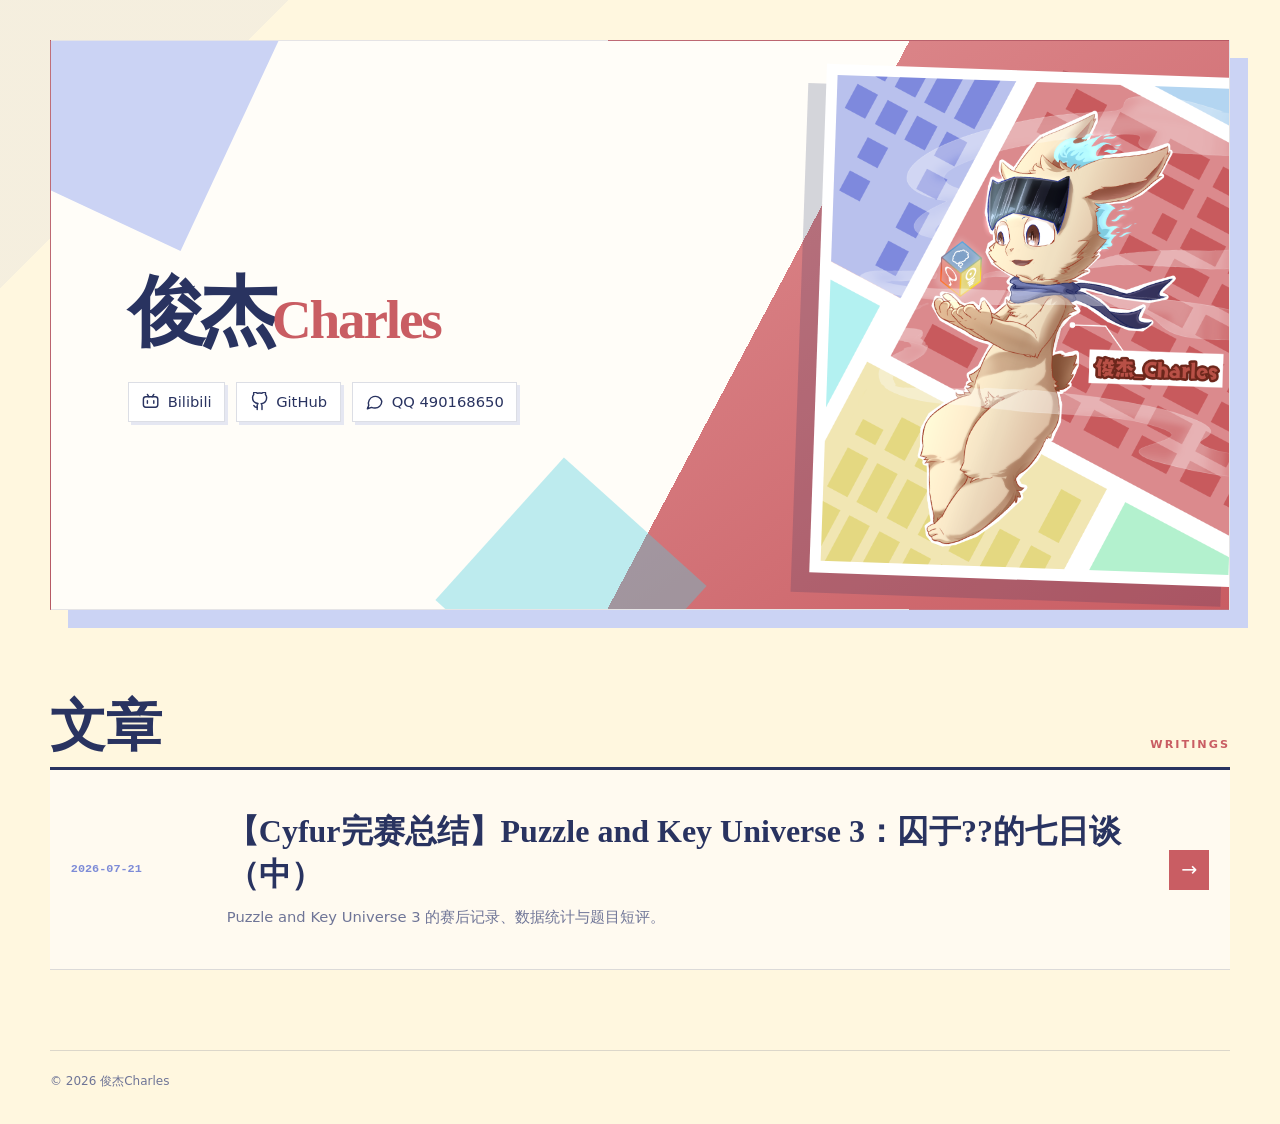
==== index.html @ adce5654 "first commit" ====
<!doctype html>
<html lang="zh-CN">
<head>
  <meta charset="utf-8">
  <meta name="viewport" content="width=device-width, initial-scale=1">
  <meta name="description" content="俊杰Charles 的个人博客。">
  <meta name="theme-color" content="#faf9f6">
  <title>俊杰Charles</title>
  <link rel="stylesheet" href="assets/styles.css">
</head>
<body>
  <main class="page">
    <header class="site-header">
      <div class="hero-pattern" aria-hidden="true"><i></i><i></i><i></i><i></i><i></i><i></i></div>
      <div class="profile-copy">
        <div class="site-title">俊杰<span>Charles</span></div>
        <div class="profile-links" aria-label="个人页面">
          <a href="https://space.bilibili.com/4059269" target="_blank" rel="noopener noreferrer">
            <svg viewBox="0 0 24 24" aria-hidden="true"><rect x="3" y="6" width="18" height="13" rx="3"/><path d="m8 3 2 3m6-3-2 3M8 11v3m8-3v3"/></svg>
            <span>Bilibili</span>
          </a>
          <a href="https://github.com/JunjieCharles" target="_blank" rel="noopener noreferrer">
            <svg viewBox="0 0 24 24" aria-hidden="true"><path d="M15 22v-4a4.8 4.8 0 0 0-1-3.5c3.3-.4 6.8-1.6 6.8-7.4A5.8 5.8 0 0 0 19.3 3 5.4 5.4 0 0 0 19.1 0S17.9-.4 15 1.5a14 14 0 0 0-6 0C6.1-.4 4.9 0 4.9 0a5.4 5.4 0 0 0-.2 3A5.8 5.8 0 0 0 3.2 7c0 5.8 3.5 7 6.8 7.4A4.8 4.8 0 0 0 9 18v4"/><path d="M9 19c-3 .9-3-1.5-4.2-2"/></svg>
            <span>GitHub</span>
          </a>
          <span>
            <svg viewBox="0 0 24 24" aria-hidden="true"><path d="M21 11.5a8.4 8.4 0 0 1-9 8.5 9.6 9.6 0 0 1-3.8-.8L3 21l1.7-4.5A8.3 8.3 0 1 1 21 11.5Z"/></svg>
            <span>QQ 490168650</span>
          </span>
        </div>
      </div>
      <figure class="character-card">
        <img src="assets/charles-character.jpg" alt="俊杰Charles 的个人设定图" width="1720" height="2048">
      </figure>
    </header>

    <section aria-labelledby="posts-title">
      <div class="section-title">
        <h1 id="posts-title">文章</h1>
        <span>WRITINGS</span>
      </div>
      <ol class="post-list">
        <li>
          <article>
            <time datetime="2026-07-21">2026-07-21</time>
            <div>
              <h2><a href="posts/pku3-mid-summary.html">【Cyfur完赛总结】Puzzle and Key Universe 3：囚于??的七日谈（中）</a></h2>
              <p>Puzzle and Key Universe 3 的赛后记录、数据统计与题目短评。</p>
            </div>
            <a class="arrow" href="posts/pku3-mid-summary.html" aria-label="阅读【Cyfur完赛总结】Puzzle and Key Universe 3：囚于??的七日谈（中）">→</a>
          </article>
        </li>
      </ol>
    </section>

    <footer>© 2026 俊杰Charles</footer>
  </main>
</body>
</html>
---- assets/styles.css ----
:root {
  color-scheme: light;
  --cream: #fff7df;
  --paper: #fffdf8;
  --navy: #293360;
  --blue: #7d8bd7;
  --blue-soft: #cbd3f4;
  --red: #c95d63;
  --red-soft: #e7a1a3;
  --cyan: #52cedd;
  --muted: #6f7597;
  --line: rgba(41, 51, 96, 0.16);
}

* { box-sizing: border-box; }

body {
  margin: 0;
  color: var(--navy);
  background: linear-gradient(135deg, rgba(125, 139, 215, 0.08) 0 12%, transparent 12%), var(--cream);
  font-family: Inter, "Noto Sans SC", "PingFang SC", "Microsoft YaHei", system-ui, sans-serif;
  line-height: 1.65;
}

.page {
  width: min(1180px, calc(100% - 3rem));
  margin: 0 auto;
  padding: 2.5rem 0 2rem;
}

.site-header {
  position: relative;
  display: grid;
  min-height: 570px;
  grid-template-columns: minmax(0, 1fr) minmax(360px, 470px);
  align-items: center;
  margin-bottom: 5.5rem;
  overflow: hidden;
  background: linear-gradient(118deg, var(--paper) 0 58%, transparent 58%), linear-gradient(145deg, var(--red-soft), var(--red));
  border: 1px solid rgba(41, 51, 96, 0.12);
  box-shadow: 18px 18px 0 var(--blue-soft);
}

.site-header::before {
  position: absolute;
  top: -9rem;
  left: -6rem;
  width: 19rem;
  height: 19rem;
  background: var(--blue-soft);
  content: "";
  transform: rotate(25deg);
}

.site-header::after {
  position: absolute;
  bottom: -5rem;
  left: 36%;
  width: 12rem;
  height: 12rem;
  background: rgba(82, 206, 221, 0.38);
  content: "";
  transform: rotate(42deg);
}

.hero-pattern {
  position: absolute;
  top: 3rem;
  right: 2rem;
  display: grid;
  grid-template-columns: repeat(3, 2.6rem);
  gap: 0.8rem;
  opacity: 0.34;
  transform: rotate(16deg);
}

.hero-pattern i { aspect-ratio: 1; background: #8c3540; }

.profile-copy {
  position: relative;
  z-index: 2;
  padding: clamp(2.5rem, 6vw, 5.5rem);
}

.site-title {
  display: flex;
  width: fit-content;
  flex-wrap: nowrap;
  align-items: baseline;
  margin-top: 3.05rem;
  color: var(--navy);
  font-family: Georgia, "Noto Serif SC", serif;
  font-size: clamp(2.7rem, 6vw, 5.4rem);
  font-weight: 700;
  letter-spacing: -0.065em;
  line-height: 0.95;
  white-space: nowrap;
}

.site-title span {
  color: var(--red);
  font-size: 0.72em;
  letter-spacing: -0.04em;
}

.profile-links {
  display: flex;
  flex-wrap: wrap;
  gap: 0.7rem;
  margin-top: 2rem;
  font-size: 0.92rem;
}

.profile-links a,
.profile-links > span {
  display: inline-flex;
  gap: 0.45rem;
  align-items: center;
  min-height: 2.45rem;
  padding: 0.45rem 0.78rem;
  color: var(--navy);
  background: #fff;
  border: 1px solid var(--line);
  box-shadow: 3px 3px 0 rgba(125, 139, 215, 0.2);
}

.profile-links a {
  text-decoration: none;
  transition: color 0.18s, transform 0.18s, box-shadow 0.18s;
}

.profile-links a:hover {
  color: var(--red);
  box-shadow: 5px 5px 0 rgba(201, 93, 99, 0.2);
  transform: translate(-2px, -2px);
}

.profile-links svg {
  width: 1.2rem;
  height: 1.2rem;
  flex: 0 0 auto;
  fill: none;
  stroke: currentColor;
  stroke-width: 1.8;
  stroke-linecap: round;
  stroke-linejoin: round;
}

.character-card {
  position: relative;
  z-index: 1;
  width: min(100%, 430px);
  margin: 0 -1.2rem 0 auto;
  padding: 0.7rem;
  background: #fff;
  box-shadow: -18px 20px 0 rgba(41, 51, 96, 0.2);
  transform: rotate(2deg);
}

.character-card img { display: block; width: 100%; height: auto; }

.section-title {
  display: flex;
  align-items: end;
  justify-content: space-between;
  padding-bottom: 0.8rem;
  border-bottom: 3px solid var(--navy);
}

h1 {
  margin: 0;
  font-family: Georgia, "Noto Serif SC", serif;
  font-size: clamp(2.2rem, 5vw, 3.5rem);
  line-height: 1;
}

.section-title span {
  color: var(--red);
  font-size: 0.7rem;
  font-weight: 800;
  letter-spacing: 0.18em;
}

.post-list { margin: 0; padding: 0; list-style: none; }

.post-list li {
  position: relative;
  background: rgba(255, 253, 248, 0.7);
  border-bottom: 1px solid var(--line);
}

.post-list li::before {
  position: absolute;
  top: 0;
  bottom: 0;
  left: 0;
  width: 0;
  background: var(--red);
  content: "";
  transition: width 0.18s;
}

.post-list li:hover::before { width: 5px; }

.post-list article {
  display: grid;
  grid-template-columns: 8rem minmax(0, 1fr) auto;
  gap: 1.75rem;
  align-items: center;
  padding: 2.5rem 1.3rem;
}

.post-list time {
  color: var(--blue);
  font-family: ui-monospace, "SFMono-Regular", Consolas, monospace;
  font-size: 0.74rem;
  font-weight: 700;
}

.post-list h2 {
  margin: 0;
  font-family: Georgia, "Noto Serif SC", serif;
  font-size: clamp(1.45rem, 3vw, 2rem);
  line-height: 1.35;
}

.post-list h2 a { color: var(--navy); text-decoration: none; }
.post-list h2 a:hover { color: var(--red); }

.post-list p {
  margin: 0.55rem 0 0;
  color: var(--muted);
  font-size: 0.92rem;
}

.arrow {
  display: grid;
  width: 2.5rem;
  height: 2.5rem;
  place-items: center;
  color: #fff;
  background: var(--red);
  font-size: 1.2rem;
  text-decoration: none;
}

footer {
  margin-top: 5rem;
  padding-top: 1.3rem;
  color: var(--muted);
  border-top: 1px solid var(--line);
  font-size: 0.75rem;
}

@media (max-width: 820px) {
  .page { width: min(100% - 2rem, 680px); padding-top: 1rem; }
  .site-header {
    min-height: 0;
    grid-template-columns: minmax(0, 1fr) minmax(180px, 42%);
    margin-bottom: 4rem;
    box-shadow: 9px 9px 0 var(--blue-soft);
  }
  .profile-copy { padding: 2.5rem 1.7rem; }
  .character-card { width: 100%; margin-right: -0.8rem; padding: 0.45rem; }
}

@media (max-width: 560px) {
  .site-header {
    display: flex;
    min-height: 500px;
    align-items: flex-end;
    background: linear-gradient(160deg, var(--paper) 0 56%, rgba(231, 161, 163, 0.94) 56%);
  }
  .profile-copy { z-index: 3; width: 100%; padding: 2rem 1.4rem; }
  .site-title { font-size: clamp(2.6rem, 12vw, 3.8rem); }
  .profile-links { max-width: 15rem; margin-top: 1.4rem; }
  .profile-links a, .profile-links > span { background: rgba(255,255,255,.9); }
  .character-card {
    position: absolute;
    z-index: 1;
    top: 1rem;
    right: -1rem;
    width: 47%;
    margin: 0;
    box-shadow: -8px 10px 0 rgba(41, 51, 96, 0.18);
  }
  .hero-pattern { right: 0; }
  .section-title { align-items: center; }
  .post-list article {
    grid-template-columns: 1fr auto;
    gap: 0.7rem 1rem;
    padding: 1.7rem 0.7rem;
  }
  .post-list time { grid-column: 1 / -1; }
  .post-list p { font-size: 0.85rem; }
}

@media (prefers-reduced-motion: reduce) {
  *, *::before, *::after { transition: none !important; }
}
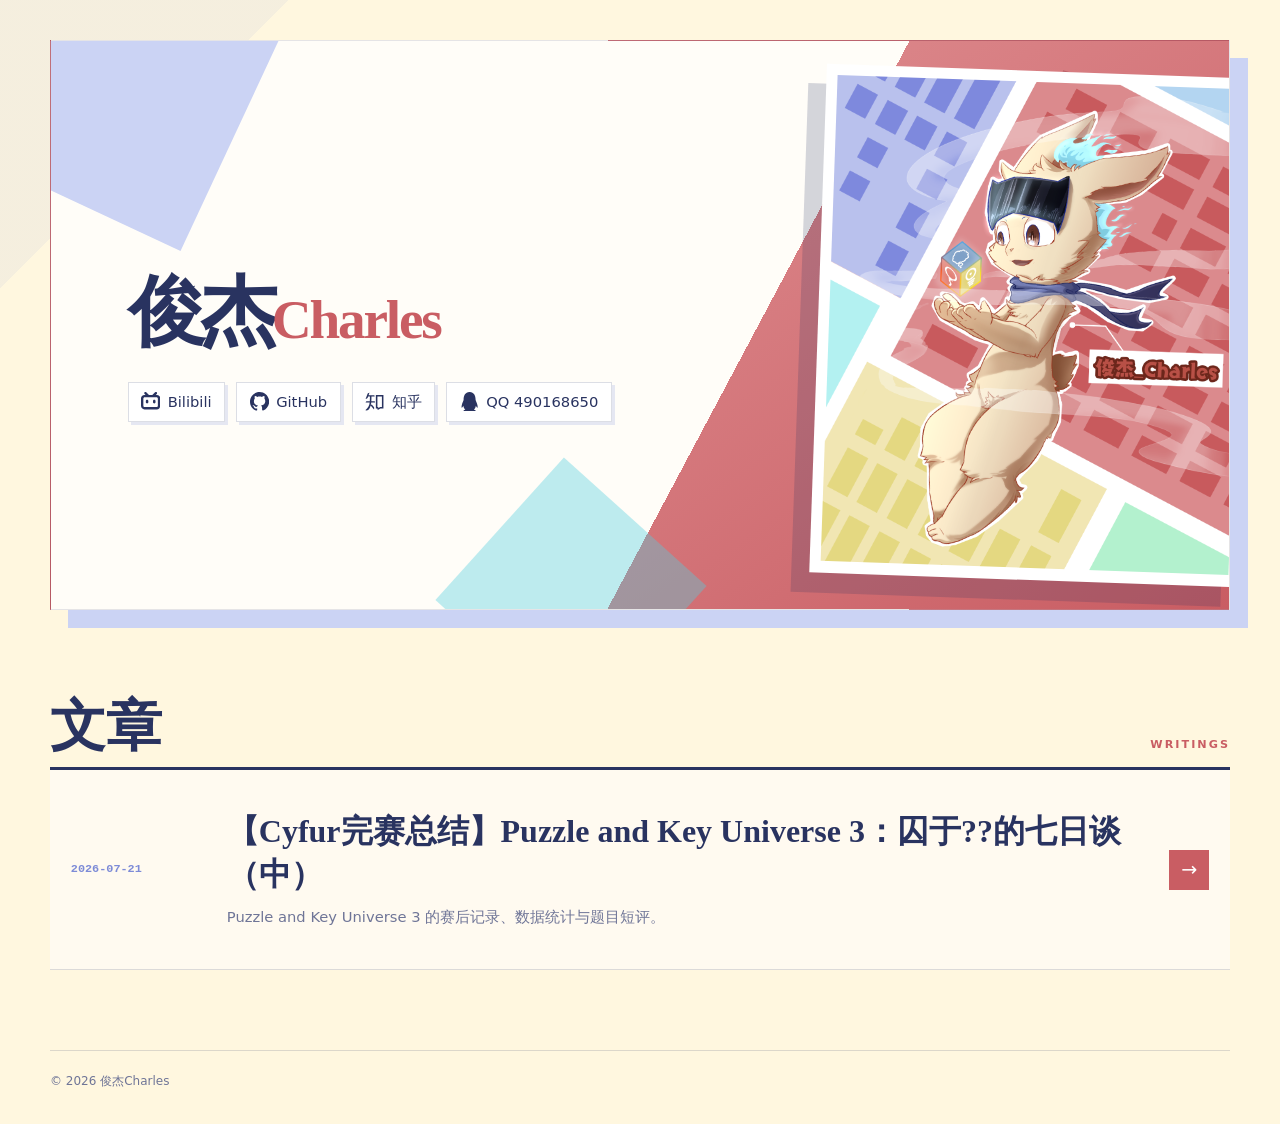
==== commit af05e39f: "feat: add Zhihu profile and brand icons" ====
--- a/index.html
+++ b/index.html
@@ -15,16 +15,21 @@
       <div class="profile-copy">
         <div class="site-title">俊杰<span>Charles</span></div>
         <div class="profile-links" aria-label="个人页面">
+          <!-- Brand icons: Font Awesome Free 7.3.1 (CC BY 4.0). -->
           <a href="https://space.bilibili.com/4059269" target="_blank" rel="noopener noreferrer">
-            <svg viewBox="0 0 24 24" aria-hidden="true"><rect x="3" y="6" width="18" height="13" rx="3"/><path d="m8 3 2 3m6-3-2 3M8 11v3m8-3v3"/></svg>
+            <svg class="brand-icon" viewBox="0 0 512 512" aria-hidden="true"><path d="M488.6 104.1c16.7 18.1 24.4 39.7 23.3 65.7v202.4c-.4 26.4-9.2 48.1-26.5 65.1-17.2 17-39.1 25.9-65.5 26.7H92c-26.4-.8-48.2-9.8-65.3-27.2-17.1-17.4-26-40.3-26.7-68.6V169.8c.8-26 9.7-47.6 26.7-65.7C43.8 87.8 65.5 78.8 92 78h29.4L96 52.2c-5.7-5.7-8.6-13-8.6-21.8S90.3 14.3 96 8.6 109 0 117.9 0s16.1 2.9 21.9 8.6L213.1 78h88l74.5-69.4C381.7 2.9 389.2 0 398 0s16.1 2.9 21.9 8.6c5.7 5.7 8.6 13 8.6 21.8s-2.9 16.1-8.6 21.8L394.6 78h29.3c26.4.8 48 9.8 64.7 26.1Zm-38.8 69.7c-.4-9.6-3.7-17.4-10.7-23.5-5.2-6.1-14-9.4-22.7-9.8H96c-9.6.4-17.4 3.7-23.6 9.8-6.1 6.1-9.4 13.9-9.8 23.5v194.4c0 9.2 3.3 17 9.8 23.5s14.4 9.8 23.6 9.8h320.4c9.2 0 17-3.3 23.3-9.8s9.7-14.3 10.1-23.5V173.8ZM185.5 216.5c6.3 6.3 9.7 14.1 10.1 23.2V273c-.4 9.2-3.7 16.9-9.8 23.2-6.2 6.3-14 9.5-23.6 9.5s-17.5-3.2-23.6-9.5-9.4-14-9.8-23.2v-33.3c.4-9.1 3.8-16.9 10.1-23.2s13.2-9.6 23.3-10c9.2.4 17 3.7 23.3 10Zm191.5 0c6.3 6.3 9.7 14.1 10.1 23.2V273c-.4 9.2-3.7 16.9-9.8 23.2s-14 9.5-23.6 9.5-17.4-3.2-23.6-9.5c-7-6.3-9.4-14-9.7-23.2v-33.3c.3-9.1 3.7-16.9 10-23.2s14.1-9.6 23.3-10c9.2.4 17 3.7 23.3 10Z"/></svg>
             <span>Bilibili</span>
           </a>
           <a href="https://github.com/JunjieCharles" target="_blank" rel="noopener noreferrer">
-            <svg viewBox="0 0 24 24" aria-hidden="true"><path d="M15 22v-4a4.8 4.8 0 0 0-1-3.5c3.3-.4 6.8-1.6 6.8-7.4A5.8 5.8 0 0 0 19.3 3 5.4 5.4 0 0 0 19.1 0S17.9-.4 15 1.5a14 14 0 0 0-6 0C6.1-.4 4.9 0 4.9 0a5.4 5.4 0 0 0-.2 3A5.8 5.8 0 0 0 3.2 7c0 5.8 3.5 7 6.8 7.4A4.8 4.8 0 0 0 9 18v4"/><path d="M9 19c-3 .9-3-1.5-4.2-2"/></svg>
+            <svg class="brand-icon" viewBox="0 0 512 512" aria-hidden="true"><path d="M216.5 362.5c-66-8-112.5-55.5-112.5-117 0-25 9-52 24-70-6.5-16.5-5.5-51.5 2-66 20-2.5 47 8 63 22.5 19-6 39-9 63.5-9s44.5 3 62.5 8.5c15.5-14 43-24.5 63-22 7 13.5 8 48.5 1.5 65.5 16 19 24.5 44.5 24.5 70.5 0 61.5-46.5 108-113.5 116.5 17 11 28.5 35 28.5 62.5v52c1 15.5 13.5 24 28.5 18C441 459.5 512 369 512 257 512 115.5 397 0 255.5 0S0 115.5 0 257c0 111 70.5 203 165.5 237.5 13.5 5 26.5-4 26.5-17.5v-40c-7 3-16 5-24 5-33 0-52.5-18-66.5-51.5-5.5-13.5-11.5-21.5-23-23-6-.5-8-3-8-6 0-6 10-10.5 20-10.5 14.5 0 27 9 40 27.5 10 14.5 20.5 21 33 21s20.5-4.5 32-16c8.5-8.5 15-16 21-21Z"/></svg>
             <span>GitHub</span>
           </a>
+          <a href="https://www.zhihu.com/people/Charles_Chan" target="_blank" rel="noopener noreferrer">
+            <svg class="brand-icon" viewBox="0 100 300 310" aria-hidden="true"><path d="M170.5 148.1v217.5h23.4l7.7 26.4 42-26.4h49.5V148.1H170.5Zm97.8 193.9h-27.9l-27.9 17.5-5.1-17.5h-11.9V171.7h72.8V342ZM149.8 247.7H97.5c1.7-27.1 2.2-51.6 2.2-73.5h51.2s2-22.6-8.6-22.3H53.8c3.5-13.1 7.9-26.7 13.1-40.7 0 0-24.1 0-32.3 21.6-3.4 8.9-13.2 43.1-30.7 78.1 5.9-.6 25.4-1.2 36.8-22.2 2.1-5.9 2.5-6.7 5.1-14.5h28.9c0 10.5-1.2 66.9-1.7 73.4H20.7c-11.7 0-15.6 23.6-15.6 23.6h65.6c-4.4 49.9-28 91.9-70.8 125.1 20.5 5.9 40.9-.9 51-9.9 0 0 23-20.9 35.6-69.3l54 64.9s7.9-26.9-1.2-40c-7.6-8.9-28.1-33.1-36.8-41.8L87.9 312c4.4-14 7-27.6 7.9-40.7h61.6s-.1-23.6-7.6-23.6Z"/></svg>
+            <span>知乎</span>
+          </a>
           <span>
-            <svg viewBox="0 0 24 24" aria-hidden="true"><path d="M21 11.5a8.4 8.4 0 0 1-9 8.5 9.6 9.6 0 0 1-3.8-.8L3 21l1.7-4.5A8.3 8.3 0 1 1 21 11.5Z"/></svg>
+            <svg class="brand-icon" viewBox="0 0 448 512" aria-hidden="true"><path d="M434.1 420.4c-11.5 1.4-44.9-52.7-44.9-52.7 0 31.3-16.1 72.2-51 101.8 16.8 5.2 54.8 19.2 45.8 34.4-7.3 12.3-125.5 7.9-159.6 4-34.1 3.8-152.3 8.3-159.6-4-9-15.2 28.9-29.2 45.8-34.4-34.9-29.5-51.1-70.4-51.1-101.8 0 0-33.3 54.1-44.9 52.7-5.4-.6-12.4-29.6 9.3-99.7 10.3-33 22-60.5 40.1-105.8-3.1-116.9 45.2-215 160.3-215 113.7 0 163.2 96.1 160.3 215 18.1 45.2 29.9 72.9 40.1 105.8 21.8 70.1 14.7 99.1 9.3 99.7Z"/></svg>
             <span>QQ 490168650</span>
           </span>
         </div>
--- a/assets/styles.css
+++ b/assets/styles.css
@@ -144,6 +144,11 @@
   stroke-width: 1.8;
   stroke-linecap: round;
   stroke-linejoin: round;
+}
+
+.profile-links .brand-icon {
+  fill: currentColor;
+  stroke: none;
 }
 
 .character-card {
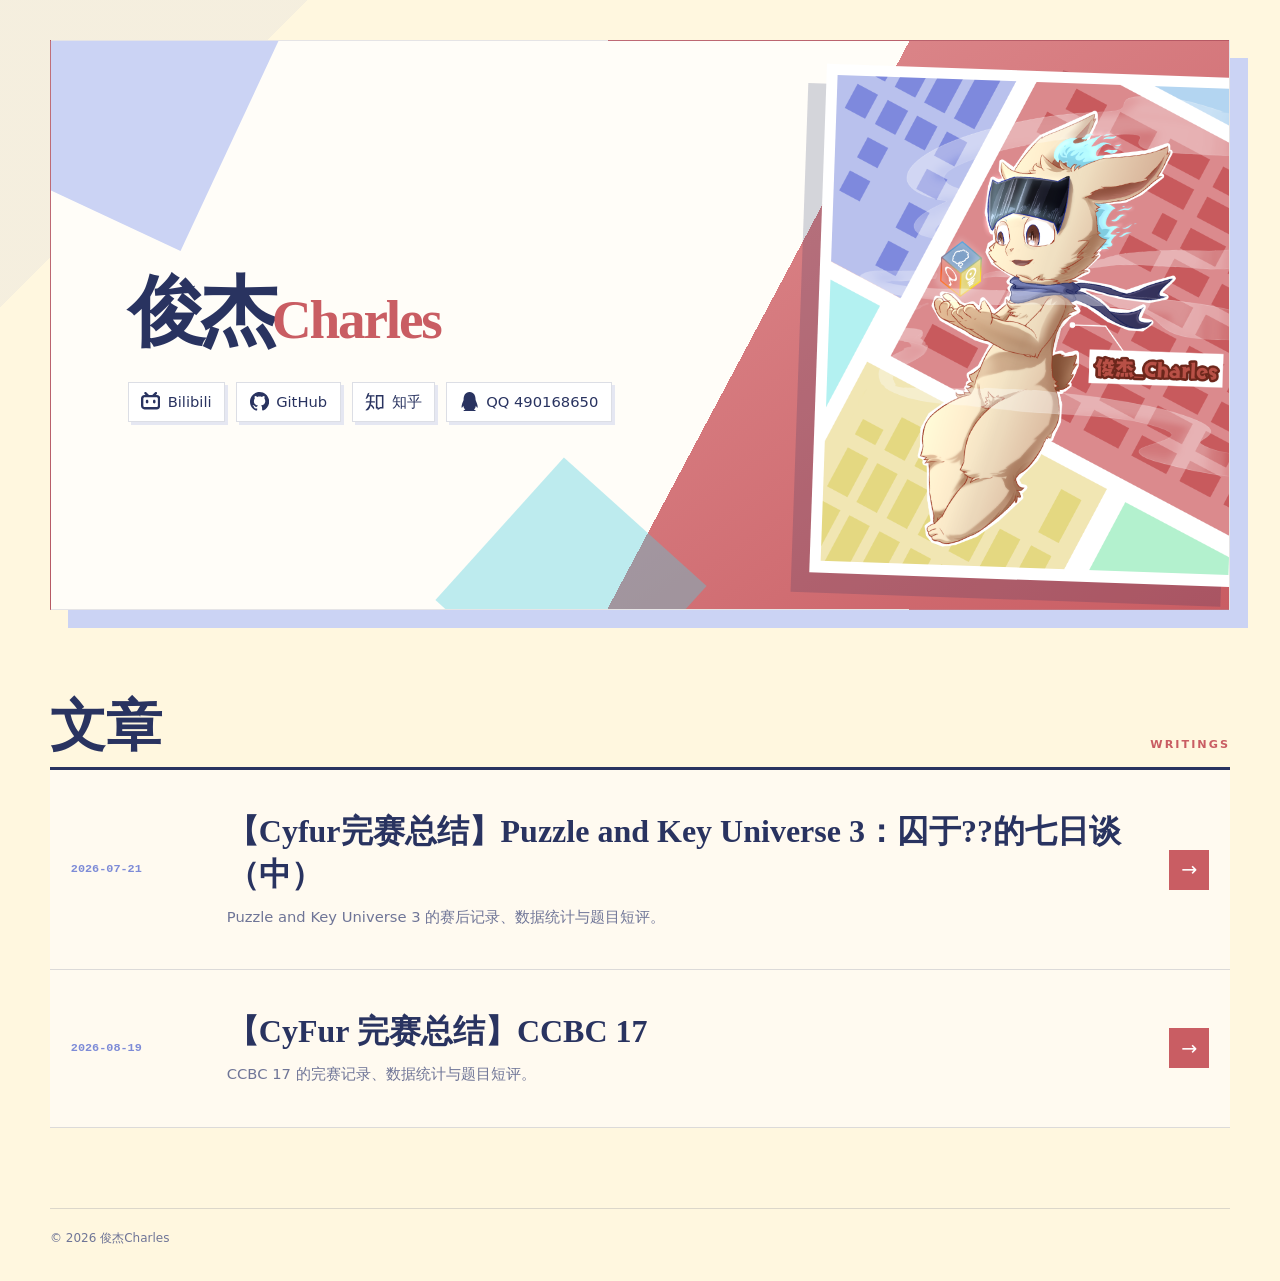
==== commit 82e73fbf: "Add CCBC17 summary post" ====
--- a/index.html
+++ b/index.html
@@ -55,6 +55,16 @@
             <a class="arrow" href="posts/pku3-mid-summary.html" aria-label="阅读【Cyfur完赛总结】Puzzle and Key Universe 3：囚于??的七日谈（中）">→</a>
           </article>
         </li>
+        <li>
+          <article>
+            <time datetime="2026-08-19">2026-08-19</time>
+            <div>
+              <h2><a href="posts/ccbc17-summary.html">【CyFur 完赛总结】CCBC 17</a></h2>
+              <p>CCBC 17 的完赛记录、数据统计与题目短评。</p>
+            </div>
+            <a class="arrow" href="posts/ccbc17-summary.html" aria-label="阅读【CyFur 完赛总结】CCBC 17">→</a>
+          </article>
+        </li>
       </ol>
     </section>
 
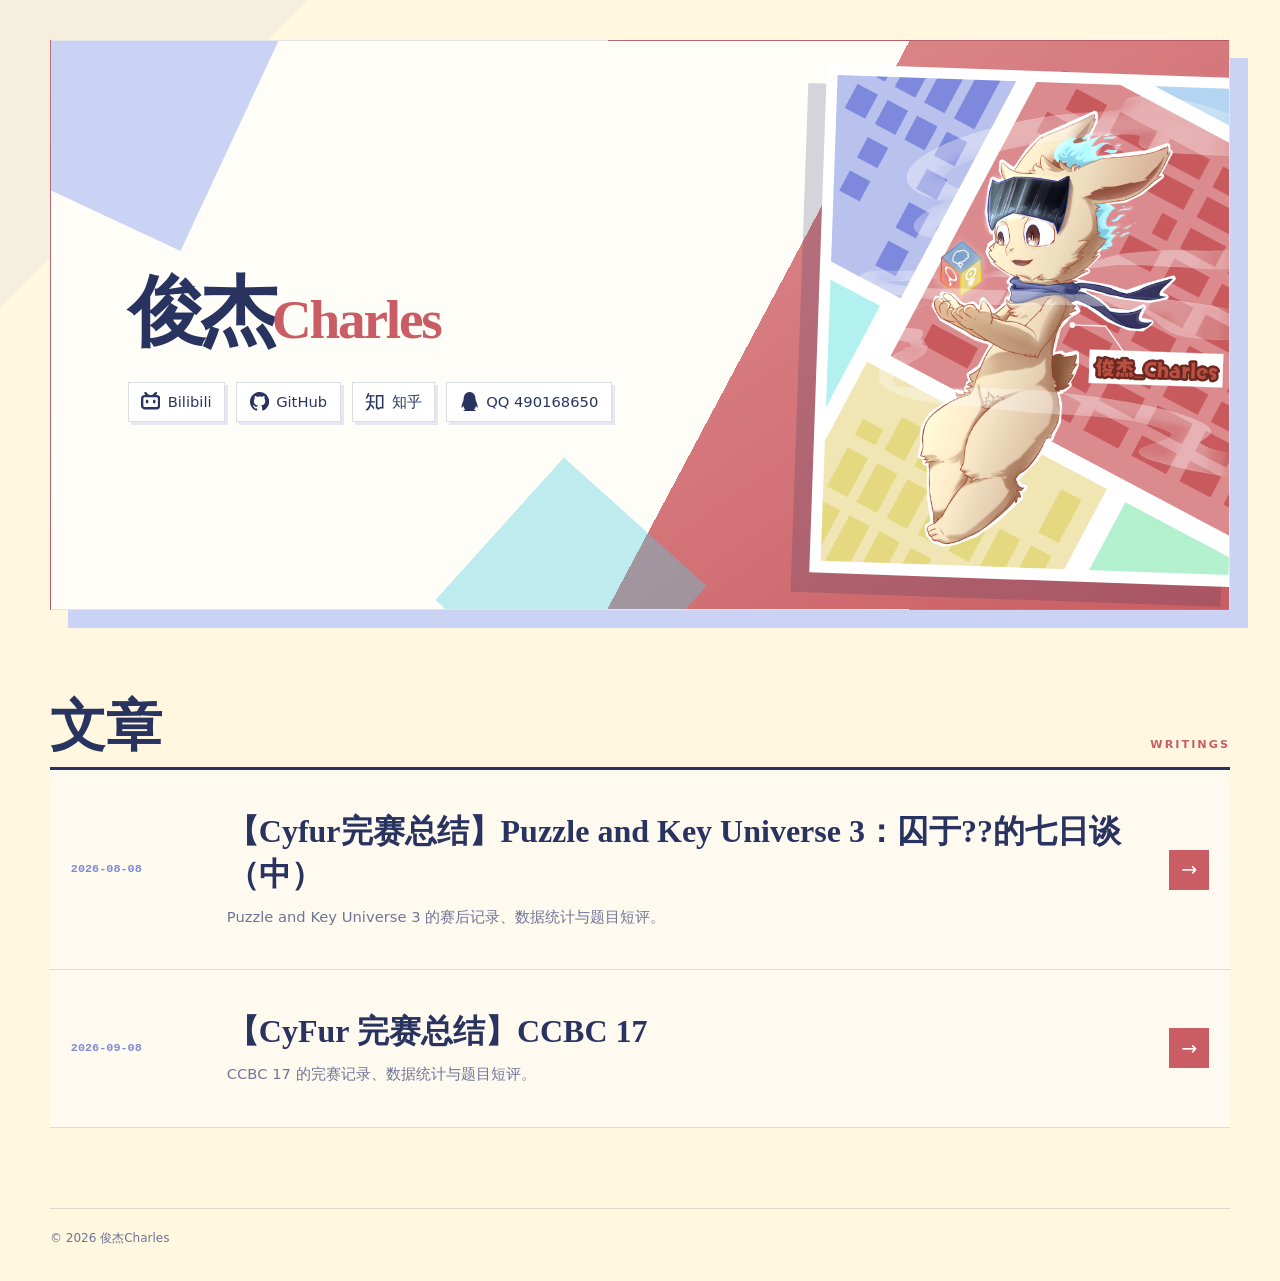
==== commit bda342e8: "Use publication dates for posts" ====
--- a/index.html
+++ b/index.html
@@ -47,7 +47,7 @@
       <ol class="post-list">
         <li>
           <article>
-            <time datetime="2026-07-21">2026-07-21</time>
+            <time datetime="2026-08-08">2026-08-08</time>
             <div>
               <h2><a href="posts/pku3-mid-summary.html">【Cyfur完赛总结】Puzzle and Key Universe 3：囚于??的七日谈（中）</a></h2>
               <p>Puzzle and Key Universe 3 的赛后记录、数据统计与题目短评。</p>
@@ -57,7 +57,7 @@
         </li>
         <li>
           <article>
-            <time datetime="2026-08-19">2026-08-19</time>
+            <time datetime="2026-09-08">2026-09-08</time>
             <div>
               <h2><a href="posts/ccbc17-summary.html">【CyFur 完赛总结】CCBC 17</a></h2>
               <p>CCBC 17 的完赛记录、数据统计与题目短评。</p>
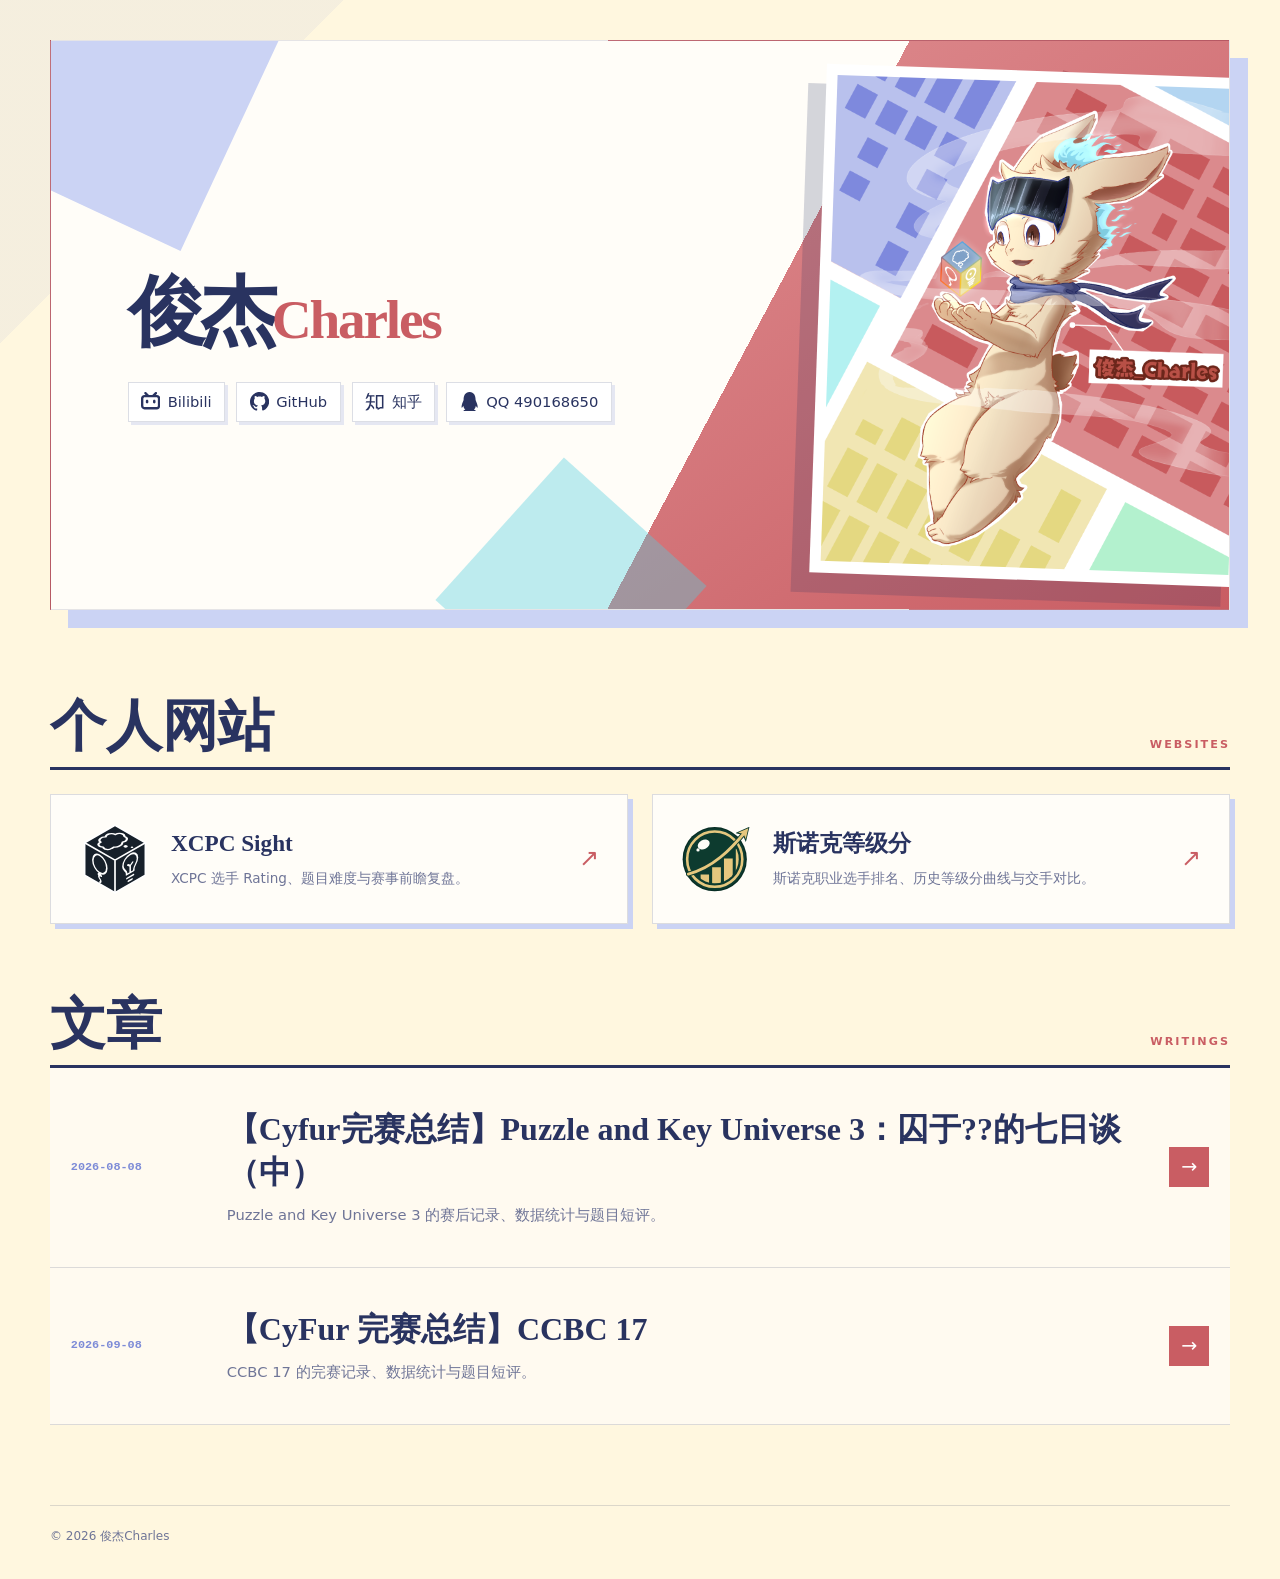
==== commit ea8b29cf: "feat: add personal websites showcase to homepage" ====
--- a/index.html
+++ b/index.html
@@ -39,6 +39,35 @@
       </figure>
     </header>
 
+    <section class="websites" aria-labelledby="websites-title">
+      <div class="section-title">
+        <h2 id="websites-title">个人网站</h2>
+        <span>WEBSITES</span>
+      </div>
+      <ul class="website-list">
+        <li>
+          <a class="website-card" href="https://junjiecharles.github.io/xcpc-sight/" target="_blank" rel="noopener noreferrer">
+            <img class="website-logo" src="assets/xcpc-sight.svg" alt="" width="72" height="72">
+            <div class="website-copy">
+              <h3>XCPC Sight</h3>
+              <p>XCPC 选手 Rating、题目难度与赛事前瞻复盘。</p>
+            </div>
+            <span class="website-arrow" aria-hidden="true">↗</span>
+          </a>
+        </li>
+        <li>
+          <a class="website-card" href="https://junjiecharles.github.io/snooker-rating/" target="_blank" rel="noopener noreferrer">
+            <img class="website-logo" src="assets/snooker-rating.svg" alt="" width="72" height="72">
+            <div class="website-copy">
+              <h3>斯诺克等级分</h3>
+              <p>斯诺克职业选手排名、历史等级分曲线与交手对比。</p>
+            </div>
+            <span class="website-arrow" aria-hidden="true">↗</span>
+          </a>
+        </li>
+      </ul>
+    </section>
+
     <section aria-labelledby="posts-title">
       <div class="section-title">
         <h1 id="posts-title">文章</h1>
--- a/assets/styles.css
+++ b/assets/styles.css
@@ -172,7 +172,8 @@
   border-bottom: 3px solid var(--navy);
 }
 
-h1 {
+h1,
+.section-title h2 {
   margin: 0;
   font-family: Georgia, "Noto Serif SC", serif;
   font-size: clamp(2.2rem, 5vw, 3.5rem);
@@ -185,6 +186,66 @@
   font-weight: 800;
   letter-spacing: 0.18em;
 }
+
+.websites { margin-bottom: 4.5rem; }
+
+.website-list {
+  display: grid;
+  grid-template-columns: repeat(2, minmax(0, 1fr));
+  gap: 1.5rem;
+  margin: 1.5rem 0 0;
+  padding: 0;
+  list-style: none;
+}
+
+.website-card {
+  display: grid;
+  grid-template-columns: 72px minmax(0, 1fr) auto;
+  gap: 1.25rem;
+  align-items: center;
+  height: 100%;
+  padding: 1.75rem;
+  color: var(--navy);
+  background: var(--paper);
+  border: 1px solid var(--line);
+  box-shadow: 5px 5px 0 var(--blue-soft);
+  text-decoration: none;
+  transition: transform 0.18s, box-shadow 0.18s, border-color 0.18s;
+}
+
+.website-card:hover,
+.website-card:focus-visible {
+  border-color: var(--red);
+  box-shadow: 7px 7px 0 var(--red-soft);
+  transform: translate(-2px, -2px);
+}
+
+.website-card:focus-visible {
+  outline: 2px solid var(--navy);
+  outline-offset: 4px;
+}
+
+.website-logo {
+  display: block;
+  width: 72px;
+  height: 72px;
+  object-fit: contain;
+}
+
+.website-copy h3 {
+  margin: 0;
+  font-family: Georgia, "Noto Serif SC", serif;
+  font-size: 1.45rem;
+  line-height: 1.35;
+}
+
+.website-copy p {
+  margin: 0.5rem 0 0;
+  color: var(--muted);
+  font-size: 0.85rem;
+}
+
+.website-arrow { color: var(--red); font-size: 1.5rem; }
 
 .post-list { margin: 0; padding: 0; list-style: none; }
 
@@ -267,6 +328,8 @@
   }
   .profile-copy { padding: 2.5rem 1.7rem; }
   .character-card { width: 100%; margin-right: -0.8rem; padding: 0.45rem; }
+  .websites { margin-bottom: 3.5rem; }
+  .website-list { grid-template-columns: 1fr; }
 }
 
 @media (max-width: 560px) {
@@ -291,6 +354,9 @@
   }
   .hero-pattern { right: 0; }
   .section-title { align-items: center; }
+  .website-card { grid-template-columns: 56px minmax(0, 1fr) auto; gap: 0.9rem; padding: 1.25rem 1rem; }
+  .website-logo { width: 56px; height: 56px; }
+  .website-copy h3 { font-size: 1.25rem; }
   .post-list article {
     grid-template-columns: 1fr auto;
     gap: 0.7rem 1rem;
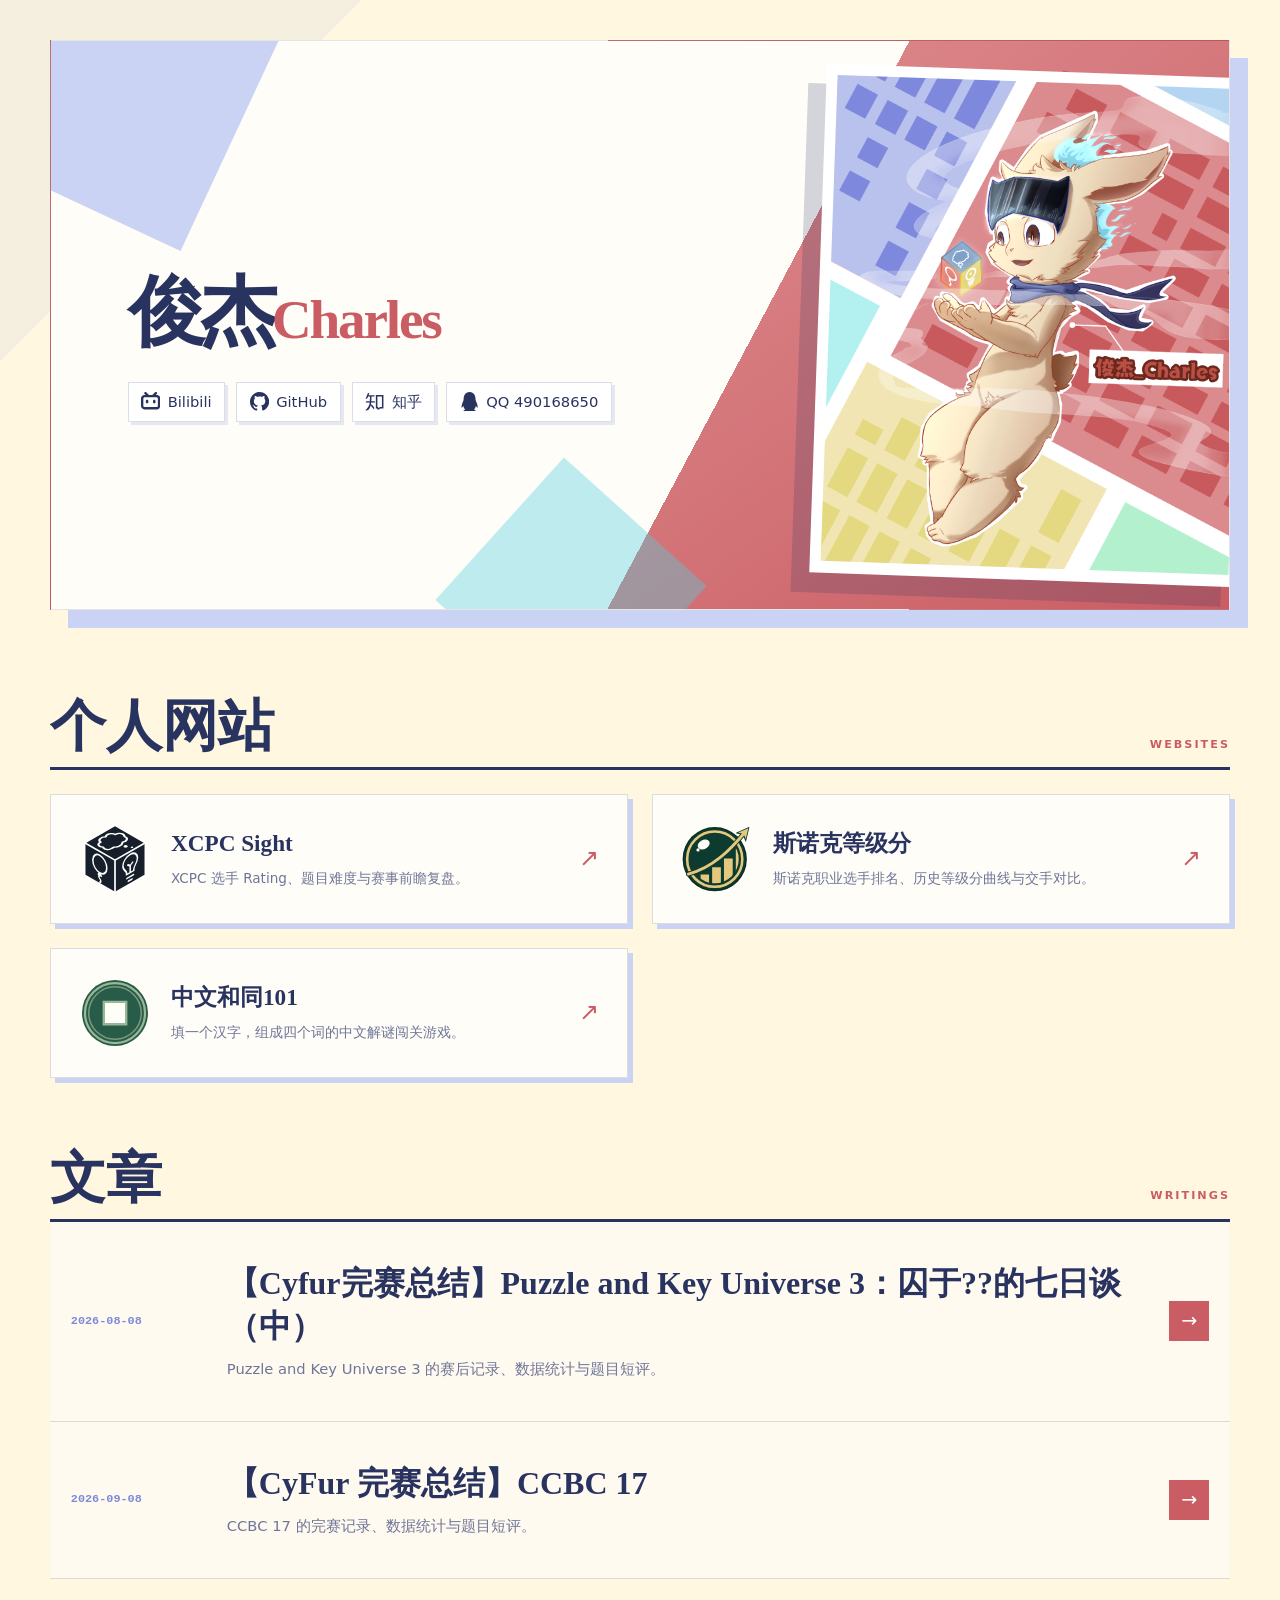
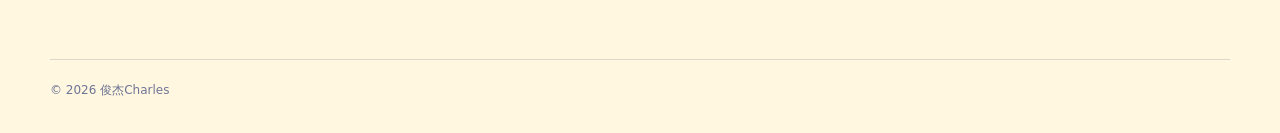
==== commit b817a75e: "feat: add word-kanji game to homepage" ====
--- a/index.html
+++ b/index.html
@@ -65,6 +65,16 @@
             <span class="website-arrow" aria-hidden="true">↗</span>
           </a>
         </li>
+        <li>
+          <a class="website-card" href="https://junjiecharles.github.io/puzzle/word-kanji/" target="_blank" rel="noopener noreferrer">
+            <img class="website-logo" src="assets/word-kanji.svg" alt="" width="72" height="72">
+            <div class="website-copy">
+              <h3>中文和同101</h3>
+              <p>填一个汉字，组成四个词的中文解谜闯关游戏。</p>
+            </div>
+            <span class="website-arrow" aria-hidden="true">↗</span>
+          </a>
+        </li>
       </ul>
     </section>
 
